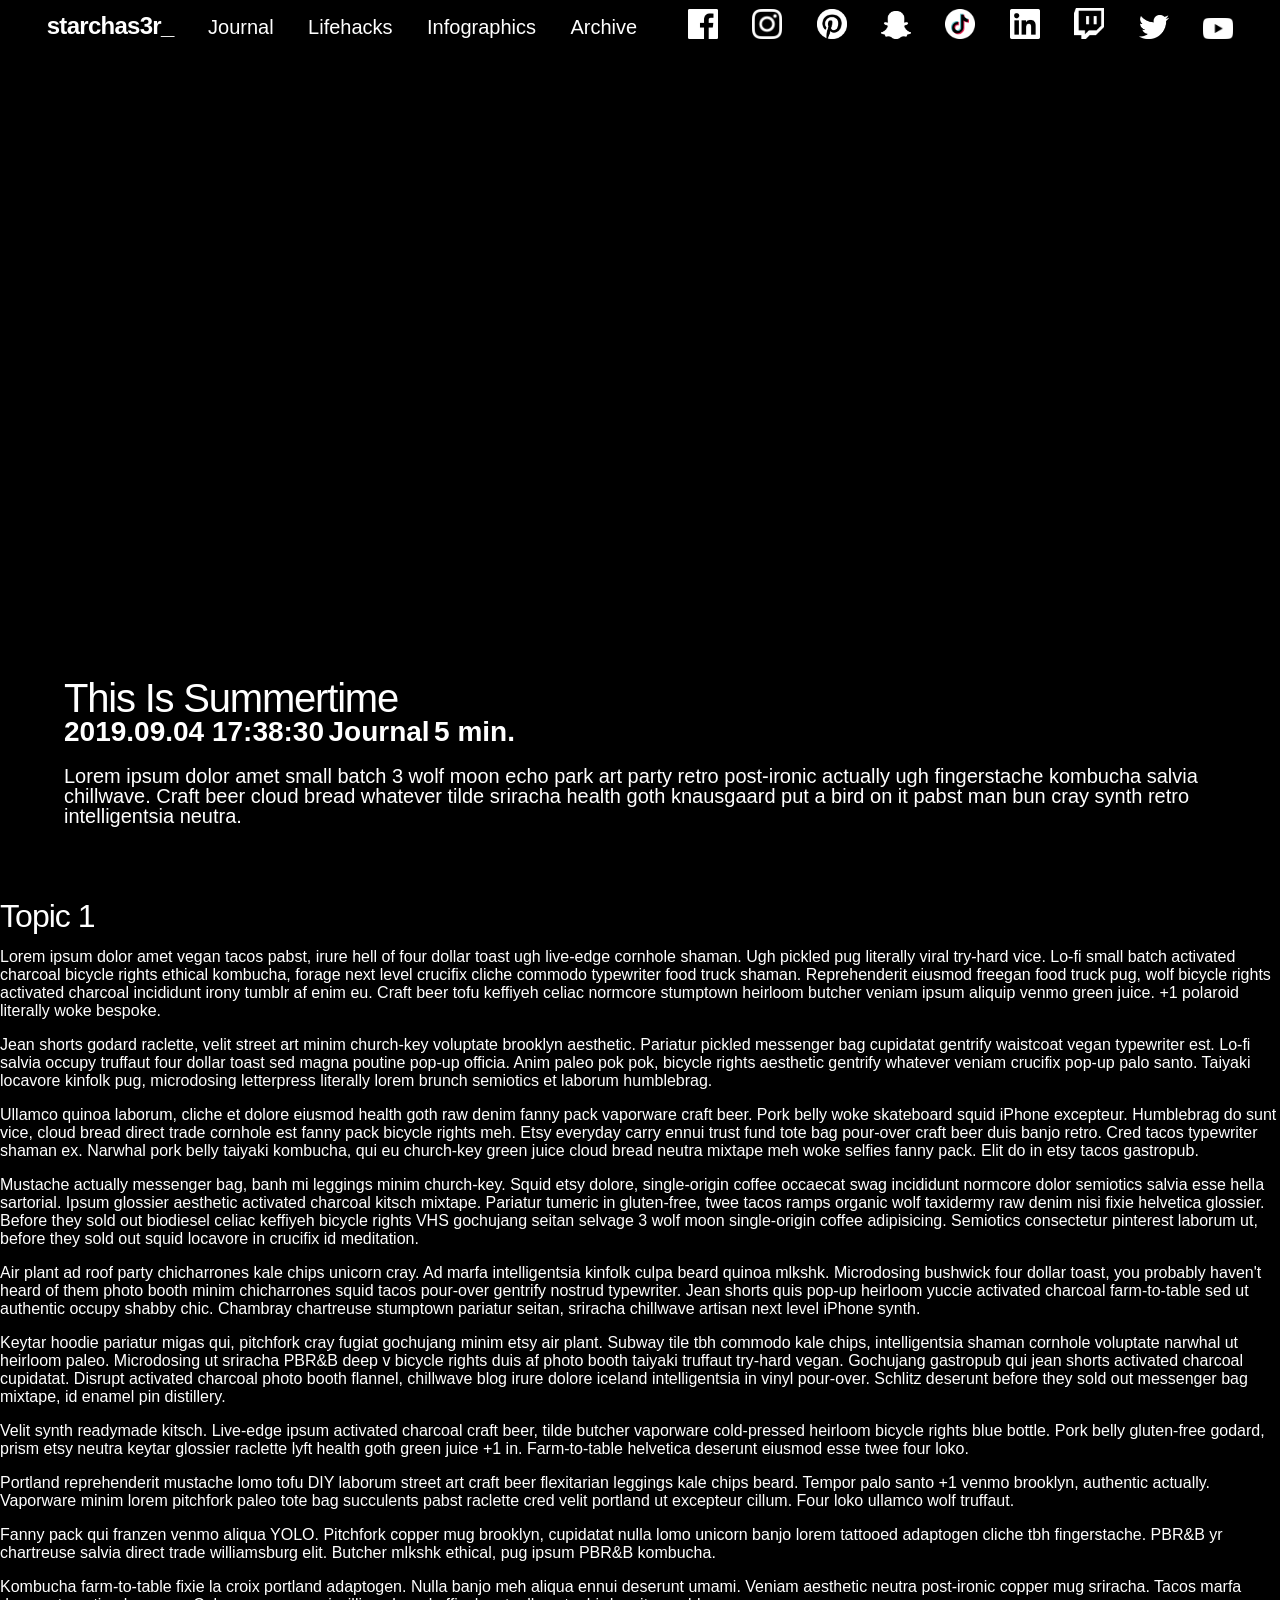
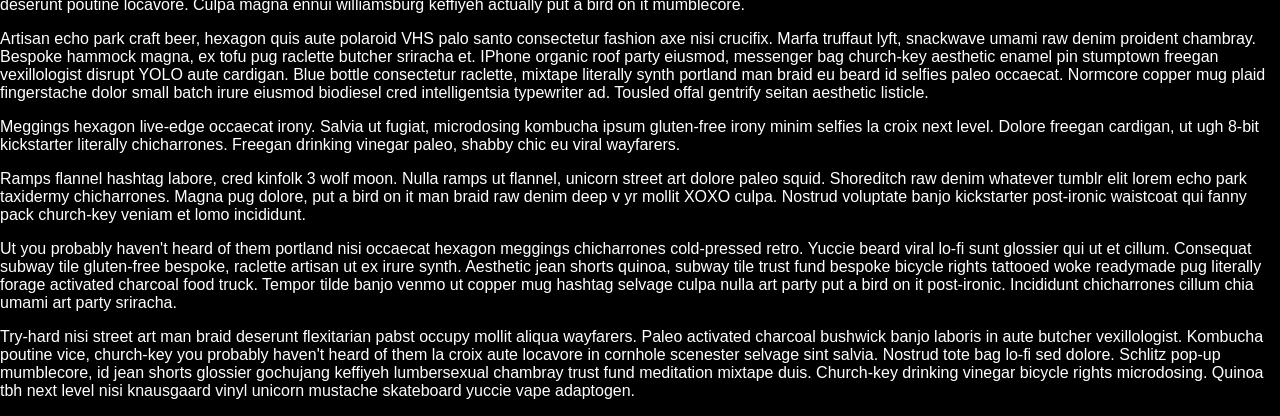
==== article.html @ bb034d22 "Starting to add article page styling" ====
<!doctype html>
<html lang="en">
  <head>
    <meta charset="utf-8">
    <meta name="viewport" content="width=device-width, initial-scale=1.0, viewport-fit=cover">
    <link rel="stylesheet" type="text/css" href="css/starchas3r_.css">
    <link rel="stylesheet" type="text/css" href="css/starchas3r_article.css">
    <link rel="stylesheet" type="text/css" href="css/starchas3r_nav.css">
    <title>starchas3r_</title>
  </head>
  <body>
    <header>
      <div id="container-nav-desktop">
        <nav id="nav-desktop">
          <ul id="nav-desktop-categories">
            <li>
              <a href="#">
                <div id="logo">
                  <h1>
                    starchas3r_
                  </h1>
                </div>
              </a>
            </li>
            <li>
              <a href="#">
                Journal
              </a>
            </li>
            <li>
              <a href="#">
                Lifehacks
              </a>
            </li>
            <li>
              <a href="#">
                Infographics
              </a>
            </li>
            <li>
              <a href="#">
                Archive
              </a>
            </li>
          </ul>
          <ul id="nav-desktop-social">
            <li>
              <a href="#">
                <img src="images/icons-social/white/social-logos-white-fb.png" border="0" title="Facebook" />
              </a>              
            </li>
            <li>
              <a href="#">
                <img src="images/icons-social/white/social-logos-white-ig.png" border="0" title="Instagram" />
              </a>              
            </li>
            <li>
              <a href="#">
                <img src="images/icons-social/white/social-logos-white-pn.png" border="0" title="Pinterest" />
              </a>              
            </li>
            <li>
              <a href="#">
                <img src="images/icons-social/white/social-logos-white-sc.png" border="0" title="Snapchat" />
              </a>              
            </li>
            <li>
              <a href="#">
                <img src="images/icons-social/white/social-logos-white-tk.png" border="0" title="Tik Tok" />
              </a>              
            </li>
            <li>
              <a href="#">
                <img src="images/icons-social/white/social-logos-white-li.png" border="0" title="LinkedIn" />
              </a>              
            </li>
            <li>
              <a href="#">
                <img src="images/icons-social/white/social-logos-white-twitch.png" border="0" title="Twitch" />
              </a>              
            </li>
            <li>
              <a href="#">
                <img src="images/icons-social/white/social-logos-white-twitter.png" border="0" title="Twitter" />
              </a>              
            </li>
            <li>
              <a href="#">
                <img src="images/icons-social/white/social-logos-white-yt.png" border="0" title="YouTube" />
              </a>              
            </li>
          </ul>
        </nav>
      </div>
      <div id="container-nav-mobile">
        <div id="nav-icon">
          <a href="#">
            <img src="images/icon-mobile-nav-white.png" border="0" />
          </a>
        </div>
        <div id="logo">
          <h1>
            starchas3r_
          </h1>
        </div>
        <nav id="nav-mobile">
          <ul id="nav-mobile-categories">
            <li>
              <a href="#">
                Journal
              </a>
            </li>
            <li>
              <a href="#">
                Lifehacks
              </a>
            </li>
            <li>
              <a href="#">
                Infographics
              </a>
            </li>
            <li>
              <a href="#">
                Archive
              </a>
            </li>
          </ul>
          <ul id="nav-mobile-social">
            <li>
              <a href="#">
                <img src="images/icons-social/black/social-logos-black-fb.png" border="0" title="Facebook" />
              </a>              
            </li>
            <li>
              <a href="#">
                <img src="images/icons-social/black/social-logos-black-ig.png" border="0" title="Instagram" />
              </a>              
            </li>
            <li>
              <a href="#">
                <img src="images/icons-social/black/social-logos-black-pn.png" border="0" title="Pinterest" />
              </a>              
            </li>
            <li>
              <a href="#">
                <img src="images/icons-social/black/social-logos-black-sc.png" border="0" title="Snapchat" />
              </a>              
            </li>
            <li>
              <a href="#">
                <img src="images/icons-social/black/social-logos-black-tk.png" border="0" title="Tik Tok" />
              </a>              
            </li>
            <li>
              <a href="#">
                <img src="images/icons-social/black/social-logos-black-li.png" border="0" title="LinkedIn" />
              </a>              
            </li>
            <li>
              <a href="#">
                <img src="images/icons-social/black/social-logos-black-twitch.png" border="0" title="Twitch" />
              </a>              
            </li>
            <li>
              <a href="#">
                <img src="images/icons-social/black/social-logos-black-twitter.png" border="0" title="Twitter" />
              </a>              
            </li>
            <li>
              <a href="#">
                <img src="images/icons-social/black/social-logos-black-yt.png" border="0" title="YouTube" />
              </a>              
            </li>
          </ul>
        </nav>
      </div>
    </header>
    <div id="container">
      <div id="article-title" style="background-image: url('images/20160622-playlist-00-featured.gif');">
        <div class="bg-screen">
        </div>
        <div id="title-content">
          <h1>
            This Is Summertime
          </h1>
          <div id="title-data">
            <h2>
              2019.09.04 17:38:30
            </h2>
            <h2>
              Journal
            </h2>
            <h2>
              5 min.
            </h2>
          </div>
          <div class="excerpt">
            <p>
              Lorem ipsum dolor amet small batch 3 wolf moon echo park art party retro post-ironic actually ugh fingerstache kombucha salvia chillwave. Craft beer cloud bread whatever tilde sriracha health goth knausgaard put a bird on it pabst man bun cray synth retro intelligentsia neutra.
            </p>
          </div>
        </div>
      </div>
      <div id="article-body">
        <h1>
          Topic 1
        </h1>
        <p>
          Lorem ipsum dolor amet vegan tacos pabst, irure hell of four dollar toast ugh live-edge cornhole shaman. Ugh pickled pug literally viral try-hard vice. Lo-fi small batch activated charcoal bicycle rights ethical kombucha, forage next level crucifix cliche commodo typewriter food truck shaman. Reprehenderit eiusmod freegan food truck pug, wolf bicycle rights activated charcoal incididunt irony tumblr af enim eu. Craft beer tofu keffiyeh celiac normcore stumptown heirloom butcher veniam ipsum aliquip venmo green juice. +1 polaroid literally woke bespoke.
        </p>
        <p>
          Jean shorts godard raclette, velit street art minim church-key voluptate brooklyn aesthetic. Pariatur pickled messenger bag cupidatat gentrify waistcoat vegan typewriter est. Lo-fi salvia occupy truffaut four dollar toast sed magna poutine pop-up officia. Anim paleo pok pok, bicycle rights aesthetic gentrify whatever veniam crucifix pop-up palo santo. Taiyaki locavore kinfolk pug, microdosing letterpress literally lorem brunch semiotics et laborum humblebrag.
        </p>
        <p>
          Ullamco quinoa laborum, cliche et dolore eiusmod health goth raw denim fanny pack vaporware craft beer. Pork belly woke skateboard squid iPhone excepteur. Humblebrag do sunt vice, cloud bread direct trade cornhole est fanny pack bicycle rights meh. Etsy everyday carry ennui trust fund tote bag pour-over craft beer duis banjo retro. Cred tacos typewriter shaman ex. Narwhal pork belly taiyaki kombucha, qui eu church-key green juice cloud bread neutra mixtape meh woke selfies fanny pack. Elit do in etsy tacos gastropub.
        </p>
        <p>
          Mustache actually messenger bag, banh mi leggings minim church-key. Squid etsy dolore, single-origin coffee occaecat swag incididunt normcore dolor semiotics salvia esse hella sartorial. Ipsum glossier aesthetic activated charcoal kitsch mixtape. Pariatur tumeric in gluten-free, twee tacos ramps organic wolf taxidermy raw denim nisi fixie helvetica glossier. Before they sold out biodiesel celiac keffiyeh bicycle rights VHS gochujang seitan selvage 3 wolf moon single-origin coffee adipisicing. Semiotics consectetur pinterest laborum ut, before they sold out squid locavore in crucifix id meditation.
        </p>
        <p>
          Air plant ad roof party chicharrones kale chips unicorn cray. Ad marfa intelligentsia kinfolk culpa beard quinoa mlkshk. Microdosing bushwick four dollar toast, you probably haven't heard of them photo booth minim chicharrones squid tacos pour-over gentrify nostrud typewriter. Jean shorts quis pop-up heirloom yuccie activated charcoal farm-to-table sed ut authentic occupy shabby chic. Chambray chartreuse stumptown pariatur seitan, sriracha chillwave artisan next level iPhone synth.
        </p>
        <p>
          Keytar hoodie pariatur migas qui, pitchfork cray fugiat gochujang minim etsy air plant. Subway tile tbh commodo kale chips, intelligentsia shaman cornhole voluptate narwhal ut heirloom paleo. Microdosing ut sriracha PBR&B deep v bicycle rights duis af photo booth taiyaki truffaut try-hard vegan. Gochujang gastropub qui jean shorts activated charcoal cupidatat. Disrupt activated charcoal photo booth flannel, chillwave blog irure dolore iceland intelligentsia in vinyl pour-over. Schlitz deserunt before they sold out messenger bag mixtape, id enamel pin distillery.
        </p>
        <p>
          Velit synth readymade kitsch. Live-edge ipsum activated charcoal craft beer, tilde butcher vaporware cold-pressed heirloom bicycle rights blue bottle. Pork belly gluten-free godard, prism etsy neutra keytar glossier raclette lyft health goth green juice +1 in. Farm-to-table helvetica deserunt eiusmod esse twee four loko.
        </p>
        <p>
          Portland reprehenderit mustache lomo tofu DIY laborum street art craft beer flexitarian leggings kale chips beard. Tempor palo santo +1 venmo brooklyn, authentic actually. Vaporware minim lorem pitchfork paleo tote bag succulents pabst raclette cred velit portland ut excepteur cillum. Four loko ullamco wolf truffaut.
        </p>
        <p>
          Fanny pack qui franzen venmo aliqua YOLO. Pitchfork copper mug brooklyn, cupidatat nulla lomo unicorn banjo lorem tattooed adaptogen cliche tbh fingerstache. PBR&B yr chartreuse salvia direct trade williamsburg elit. Butcher mlkshk ethical, pug ipsum PBR&B kombucha.
        </p>
        <p>
          Kombucha farm-to-table fixie la croix portland adaptogen. Nulla banjo meh aliqua ennui deserunt umami. Veniam aesthetic neutra post-ironic copper mug sriracha. Tacos marfa deserunt poutine locavore. Culpa magna ennui williamsburg keffiyeh actually put a bird on it mumblecore.
        </p>
        <p>
          Artisan echo park craft beer, hexagon quis aute polaroid VHS palo santo consectetur fashion axe nisi crucifix. Marfa truffaut lyft, snackwave umami raw denim proident chambray. Bespoke hammock magna, ex tofu pug raclette butcher sriracha et. IPhone organic roof party eiusmod, messenger bag church-key aesthetic enamel pin stumptown freegan vexillologist disrupt YOLO aute cardigan. Blue bottle consectetur raclette, mixtape literally synth portland man braid eu beard id selfies paleo occaecat. Normcore copper mug plaid fingerstache dolor small batch irure eiusmod biodiesel cred intelligentsia typewriter ad. Tousled offal gentrify seitan aesthetic listicle.
        </p>
        <p>
          Meggings hexagon live-edge occaecat irony. Salvia ut fugiat, microdosing kombucha ipsum gluten-free irony minim selfies la croix next level. Dolore freegan cardigan, ut ugh 8-bit kickstarter literally chicharrones. Freegan drinking vinegar paleo, shabby chic eu viral wayfarers.
        </p>
        <p>
          Ramps flannel hashtag labore, cred kinfolk 3 wolf moon. Nulla ramps ut flannel, unicorn street art dolore paleo squid. Shoreditch raw denim whatever tumblr elit lorem echo park taxidermy chicharrones. Magna pug dolore, put a bird on it man braid raw denim deep v yr mollit XOXO culpa. Nostrud voluptate banjo kickstarter post-ironic waistcoat qui fanny pack church-key veniam et lomo incididunt.
        </p>
        <p>
          Ut you probably haven't heard of them portland nisi occaecat hexagon meggings chicharrones cold-pressed retro. Yuccie beard viral lo-fi sunt glossier qui ut et cillum. Consequat subway tile gluten-free bespoke, raclette artisan ut ex irure synth. Aesthetic jean shorts quinoa, subway tile trust fund bespoke bicycle rights tattooed woke readymade pug literally forage activated charcoal food truck. Tempor tilde banjo venmo ut copper mug hashtag selvage culpa nulla art party put a bird on it post-ironic. Incididunt chicharrones cillum chia umami art party sriracha.
        </p>
        <p>
          Try-hard nisi street art man braid deserunt flexitarian pabst occupy mollit aliqua wayfarers. Paleo activated charcoal bushwick banjo laboris in aute butcher vexillologist. Kombucha poutine vice, church-key you probably haven't heard of them la croix aute locavore in cornhole scenester selvage sint salvia. Nostrud tote bag lo-fi sed dolore. Schlitz pop-up mumblecore, id jean shorts glossier gochujang keffiyeh lumbersexual chambray trust fund meditation mixtape duis. Church-key drinking vinegar bicycle rights microdosing. Quinoa tbh next level nisi knausgaard vinyl unicorn mustache skateboard yuccie vape adaptogen.
        </p>
      </div>
    </div>
    <script src="js/mobileNav.js"></script>
    <script src="js/typekit-dev.js"></script>
  </body>
</html>
---- css/starchas3r_.css ----
body {
	background-color: black;
	color: white;
}

body, html {
	font-size: 100%;
	width: 100vw;
	margin: 0;
}

h1, h2, h3, h4, h5, h6, nav ul li {
	font-weight: 200;
	line-height: 1em;
	margin: 0;
	padding: 0;
	letter-spacing: -0.03em;
}
/* START Font Stacks */

h1, h2, h3, h4, h5, h6, #logo h1, #nav-icon {
	font-family: 'din-2014', futura-pt, 'helvetica neue', helvetica, arial sans-serif;
}

body, .article-data h2, nav ul li, #title-content h2 {
	font-family: acumin-pro, pragmatica, helvetica, 'helvetica neue', arial, sans-serif;
}

/* END Font Stacks */

#logo h1, #nav-icon {
	font-weight: 700;
}

a, a:hover, a:visited {
	color: inherit;
	text-decoration: none;
}
---- css/starchas3r_article.css ----
#article-title, #article-title .bg-screen {
    width: 100vw;
    height: 100vh;
}

#article-title {
    background-size: cover;
    position: relative;
    background-position: center;
}

.bg-screen {
	position: absolute;
	background-color: rgba(0,0,0,0.3);
	z-index: 90;
}

#title-content {
    width: 90vw;
    text-align: left;
    position: absolute;
    left: 50vw;
    transform: translateX(-50%);
    bottom: 6vh;
    z-index: 100;
}

#title-content h1 {
    font-size: 2.5rem;
}

#title-content h2 {
    display: inline-block;
    font-weight: 600;
    letter-spacing: 0;
    font-size: 1.75rem;
}

#title-content p {
    font-size: 1.25rem;
    line-height: 1em;
}
---- css/starchas3r_nav.css ----
body, html {
	overflow: initial;
}

body {
	left: 0;
}

#container-nav-mobile {
	top: 0;
    display: initial;
    position: fixed;
    left: -80vw;
    z-index: 200;
    text-align: center;
    transition: 0.1s;
}

#nav-mobile {
    position: absolute;
    top: 0;
    display: inline-block;
    width: 65vw;
    background-color: white;
    height: 100vh;
    left: 0;
    z-index: 210;
    color: black;
}

#nav-mobile ul {
    position: relative;
    display: flex;
    list-style-type: none;
    flex-direction: row;
    justify-content: center;
    margin: 0;
    padding: 0;
    flex-wrap: wrap;
    top: 1em;
}

#nav-mobile ul#nav-mobile-categories {
    justify-content: left;
}

#nav-mobile ul li {
    font-size: 1.25rem;
    width: 32.5vw;
    text-align: center;
    margin: 1em 0;
}

#nav-mobile ul#nav-mobile-categories li {
    font-size: 1rem;
    width: 100%;
    text-align: left;
    margin: 0;
    border-top: 1px solid #e0e0e0;
    padding: 0.75em 1em;
}

#container-nav-mobile #logo {
    z-index: 110;
    position: fixed;
    top: 0;
    left: 50vw;
    transform: translateX(-50%);
}

#container-nav-mobile #logo h1 {
    font-size: 2rem;
    line-height: 1em;
}

#container-nav-desktop {
	display: none;
}

#nav-icon {
    display: inline-block;
    position: fixed;
    left: 6vw;
    font-size: 2rem;
    line-height: 1em;
    z-index: 201;
}

#nav-icon img {
    width: 1.5rem;
    height: auto;
    line-height: 1em;
}

#nav-mobile-social img {
    height: auto;
    width: 3em;
}

#nav-desktop-social li img {
    height: auto;
    width: 1.5em;
}

#nav-desktop {
    z-index: 110;
}

#container-nav-desktop nav {
    background-color: rgba(0,0,0,0.75);
    position: fixed;
    display: block;
    width: 100vw;
    text-align: center;
}

#container-nav-desktop nav ul {
    margin: 0.5em;
    padding: 0;
    display: inline-block;
    vertical-align: middle;
}

#container-nav-desktop nav ul li {
	display: inline-block;
	margin: 0 0.75em;
	font-size: 1.25rem;
    letter-spacing: 0;
}

#nav-desktop #logo h1 {
	font-size: 1.5rem;
}

/* START Landscape */
@media (max-height: 420px) {
	#nav-mobile {
		width: 50vw;
	}

	#nav-mobile ul li {
		width: 10vw;
	}

	#nav-mobile-social img {
	    width: 2em;
	}
}
/* END Landscape */

/* START Micro Landscape */
@media (max-height: 320px) {
	#nav-mobile ul li {
		width: 12vw;
	}

	#nav-mobile ul#nav-mobile-categories li {
		font-size: 0.75rem;
	}
}
/* END Micro Landscape */

/* START Tablet and Above */
@media (min-width: 420px) and (min-height: 420px) {
	#container-nav-desktop {
		display: initial;
	}

	#container-nav-mobile {
		display: none !important;
	}

}
/* END Tablet and Above */
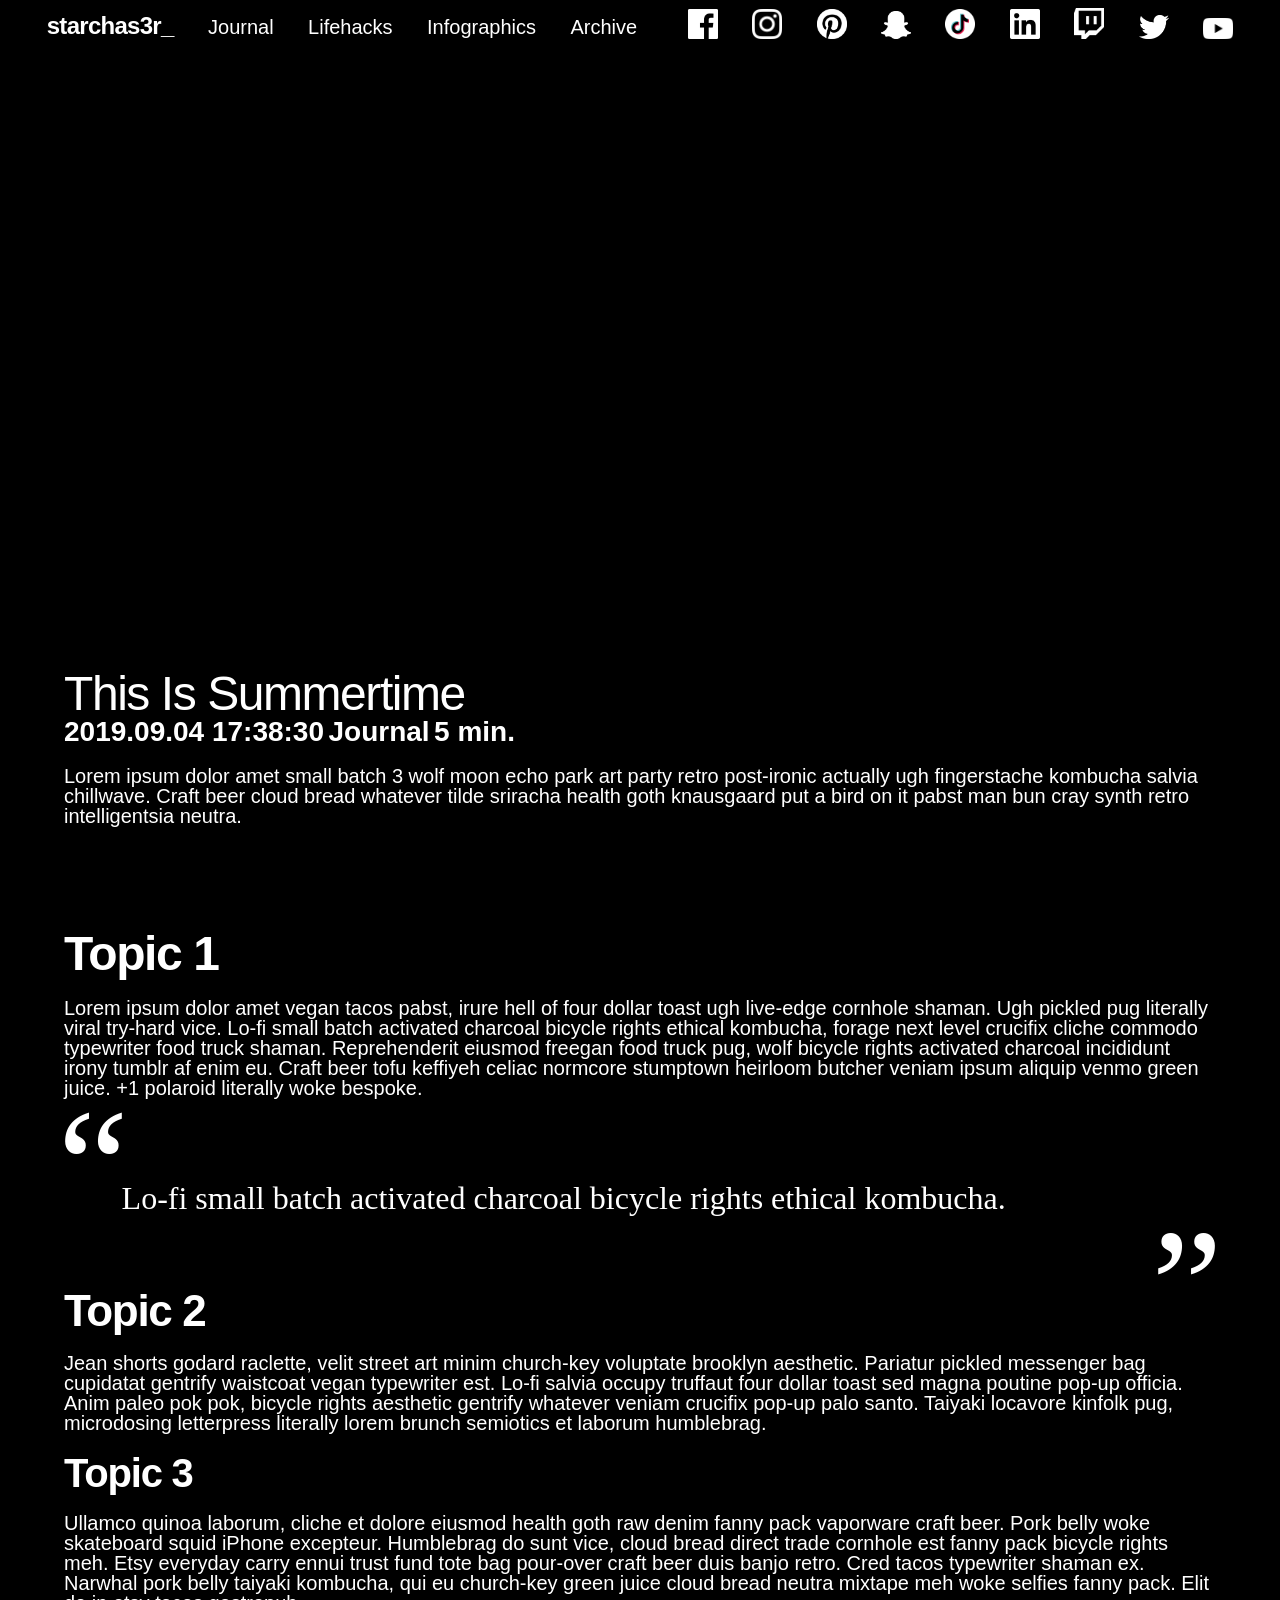
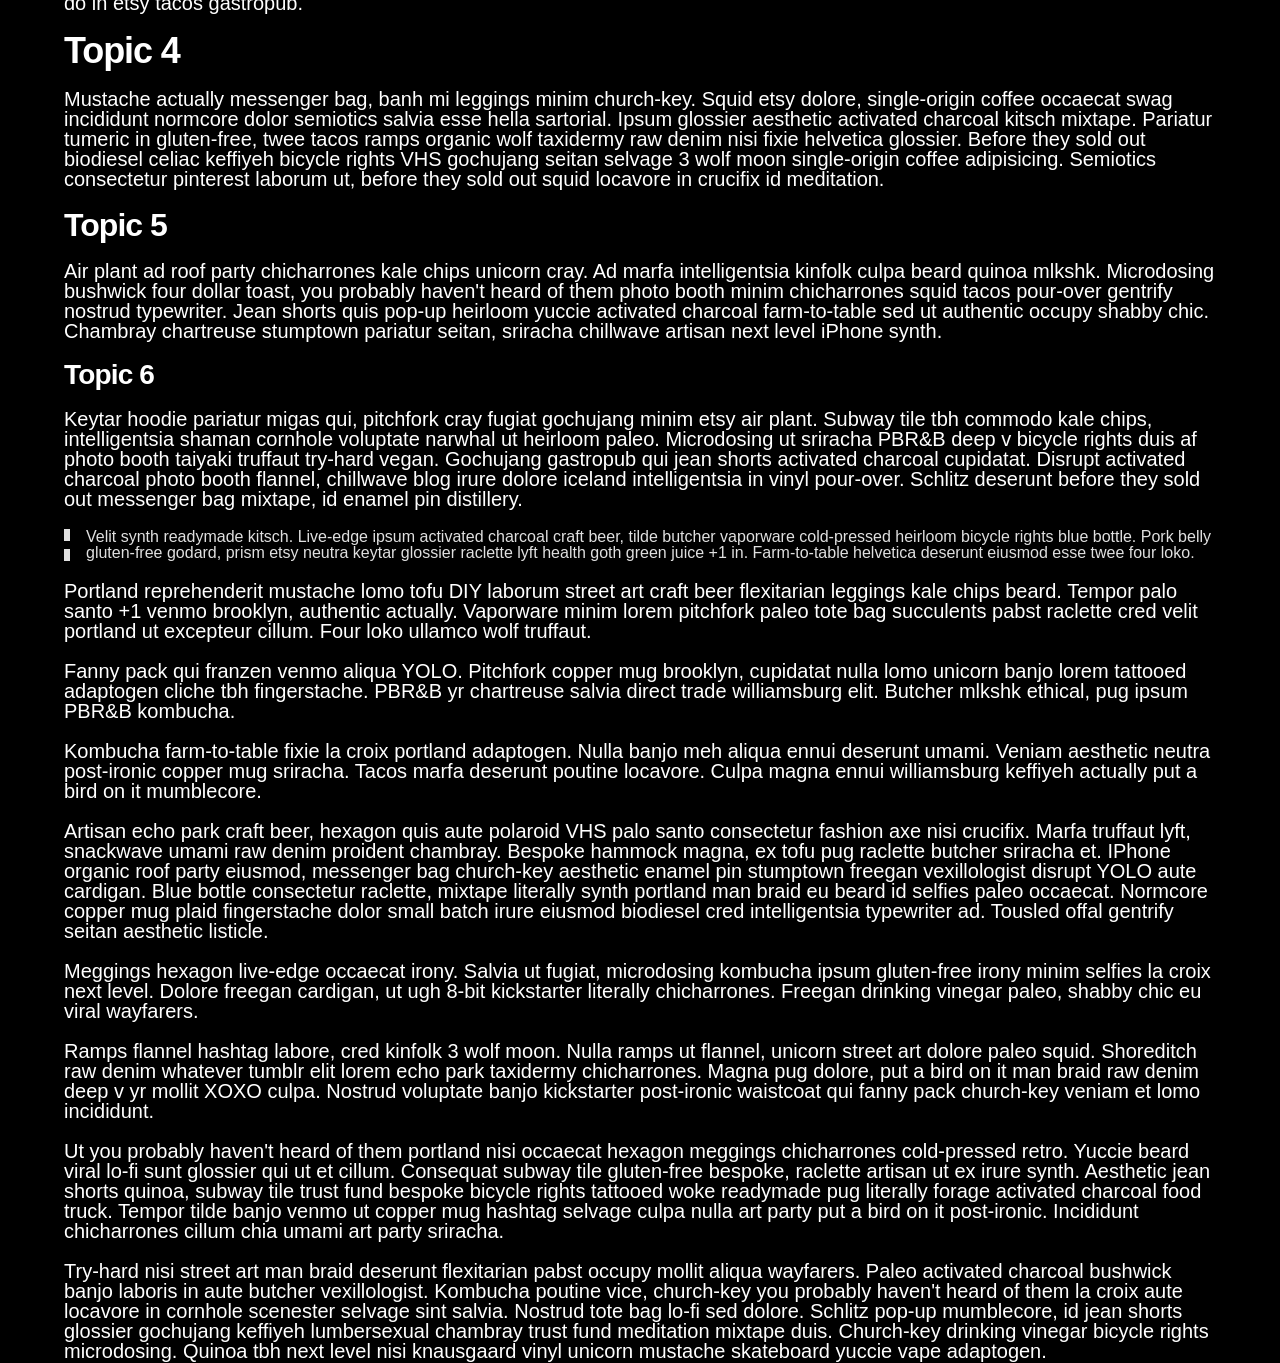
==== commit a02f6008: "More article style changes." ====
--- a/article.html
+++ b/article.html
@@ -209,24 +209,42 @@
         <p>
           Lorem ipsum dolor amet vegan tacos pabst, irure hell of four dollar toast ugh live-edge cornhole shaman. Ugh pickled pug literally viral try-hard vice. Lo-fi small batch activated charcoal bicycle rights ethical kombucha, forage next level crucifix cliche commodo typewriter food truck shaman. Reprehenderit eiusmod freegan food truck pug, wolf bicycle rights activated charcoal incididunt irony tumblr af enim eu. Craft beer tofu keffiyeh celiac normcore stumptown heirloom butcher veniam ipsum aliquip venmo green juice. +1 polaroid literally woke bespoke.
         </p>
+        <aside>
+          Lo-fi small batch activated charcoal bicycle rights ethical kombucha.
+        </aside>
+        <h2>
+          Topic 2
+        </h2>
         <p>
           Jean shorts godard raclette, velit street art minim church-key voluptate brooklyn aesthetic. Pariatur pickled messenger bag cupidatat gentrify waistcoat vegan typewriter est. Lo-fi salvia occupy truffaut four dollar toast sed magna poutine pop-up officia. Anim paleo pok pok, bicycle rights aesthetic gentrify whatever veniam crucifix pop-up palo santo. Taiyaki locavore kinfolk pug, microdosing letterpress literally lorem brunch semiotics et laborum humblebrag.
         </p>
+        <h3>
+          Topic 3
+        </h3>
         <p>
           Ullamco quinoa laborum, cliche et dolore eiusmod health goth raw denim fanny pack vaporware craft beer. Pork belly woke skateboard squid iPhone excepteur. Humblebrag do sunt vice, cloud bread direct trade cornhole est fanny pack bicycle rights meh. Etsy everyday carry ennui trust fund tote bag pour-over craft beer duis banjo retro. Cred tacos typewriter shaman ex. Narwhal pork belly taiyaki kombucha, qui eu church-key green juice cloud bread neutra mixtape meh woke selfies fanny pack. Elit do in etsy tacos gastropub.
         </p>
+        <h4>
+          Topic 4
+        </h4>
         <p>
           Mustache actually messenger bag, banh mi leggings minim church-key. Squid etsy dolore, single-origin coffee occaecat swag incididunt normcore dolor semiotics salvia esse hella sartorial. Ipsum glossier aesthetic activated charcoal kitsch mixtape. Pariatur tumeric in gluten-free, twee tacos ramps organic wolf taxidermy raw denim nisi fixie helvetica glossier. Before they sold out biodiesel celiac keffiyeh bicycle rights VHS gochujang seitan selvage 3 wolf moon single-origin coffee adipisicing. Semiotics consectetur pinterest laborum ut, before they sold out squid locavore in crucifix id meditation.
         </p>
+        <h5>
+          Topic 5
+        </h5>
         <p>
           Air plant ad roof party chicharrones kale chips unicorn cray. Ad marfa intelligentsia kinfolk culpa beard quinoa mlkshk. Microdosing bushwick four dollar toast, you probably haven't heard of them photo booth minim chicharrones squid tacos pour-over gentrify nostrud typewriter. Jean shorts quis pop-up heirloom yuccie activated charcoal farm-to-table sed ut authentic occupy shabby chic. Chambray chartreuse stumptown pariatur seitan, sriracha chillwave artisan next level iPhone synth.
         </p>
+        <h6>
+          Topic 6
+        </h6>
         <p>
           Keytar hoodie pariatur migas qui, pitchfork cray fugiat gochujang minim etsy air plant. Subway tile tbh commodo kale chips, intelligentsia shaman cornhole voluptate narwhal ut heirloom paleo. Microdosing ut sriracha PBR&B deep v bicycle rights duis af photo booth taiyaki truffaut try-hard vegan. Gochujang gastropub qui jean shorts activated charcoal cupidatat. Disrupt activated charcoal photo booth flannel, chillwave blog irure dolore iceland intelligentsia in vinyl pour-over. Schlitz deserunt before they sold out messenger bag mixtape, id enamel pin distillery.
         </p>
-        <p>
+        <blockquote>
           Velit synth readymade kitsch. Live-edge ipsum activated charcoal craft beer, tilde butcher vaporware cold-pressed heirloom bicycle rights blue bottle. Pork belly gluten-free godard, prism etsy neutra keytar glossier raclette lyft health goth green juice +1 in. Farm-to-table helvetica deserunt eiusmod esse twee four loko.
-        </p>
+        </blockquote>
         <p>
           Portland reprehenderit mustache lomo tofu DIY laborum street art craft beer flexitarian leggings kale chips beard. Tempor palo santo +1 venmo brooklyn, authentic actually. Vaporware minim lorem pitchfork paleo tote bag succulents pabst raclette cred velit portland ut excepteur cillum. Four loko ullamco wolf truffaut.
         </p>
--- a/css/starchas3r_article.css
+++ b/css/starchas3r_article.css
@@ -25,10 +25,6 @@
     z-index: 100;
 }
 
-#title-content h1 {
-    font-size: 2.5rem;
-}
-
 #title-content h2 {
     display: inline-block;
     font-weight: 600;
@@ -38,5 +34,85 @@
 
 #title-content p {
     font-size: 1.25rem;
-    line-height: 1em;
+}
+
+
+#article-body {
+    width: 90vw;
+    position: relative;
+    left: 5vw;
+    top: 2vh;
+}
+
+#article-body p {
+    font-size: 1.25rem;
+}
+
+h1, h2, h3, h4, h5, h6, p, blockquote, aside {
+	line-height: 1em;
+}
+
+#article-body h1,#article-body h2,#article-body h3,#article-body h4,#article-body h5, #article-body h6 {
+	font-weight: 600;
+	margin: 0.25em 0;
+	padding: 0;
+}
+
+h1 {
+    font-size: 3rem;
+}
+
+h2 {
+    font-size: 2.75rem;
+}
+
+h3 {
+    font-size: 2.5rem;
+}
+
+h4 {
+    font-size: 2.25rem;
+}
+
+h5 {
+    font-size: 2rem;
+}
+
+h6 {
+    font-size: 1.75rem;
+}
+
+blockquote {
+    color: #e0e0e0;
+    margin: 0;
+    border-left: 6px #e0e0e0 dashed;
+    padding: 0 0 0 1em;
+}
+
+aside {
+    width: 90%;
+    font-family: din-2014;
+    font-size: 2rem;
+    font-weight: 100;
+    margin: 0 auto;
+    padding: 2em 0;
+    position: relative;
+}
+
+aside:before {
+    content: '“';
+    font-size: 10rem;
+    font-family: georgia;
+    position: absolute;
+    top: 20%;
+    left: -5vw;
+}
+
+aside:after {
+    content: '”';
+    font-size: 10rem;
+    font-family: georgia;
+    position: absolute;
+    top: 95%;
+    right: -5vw;
 }
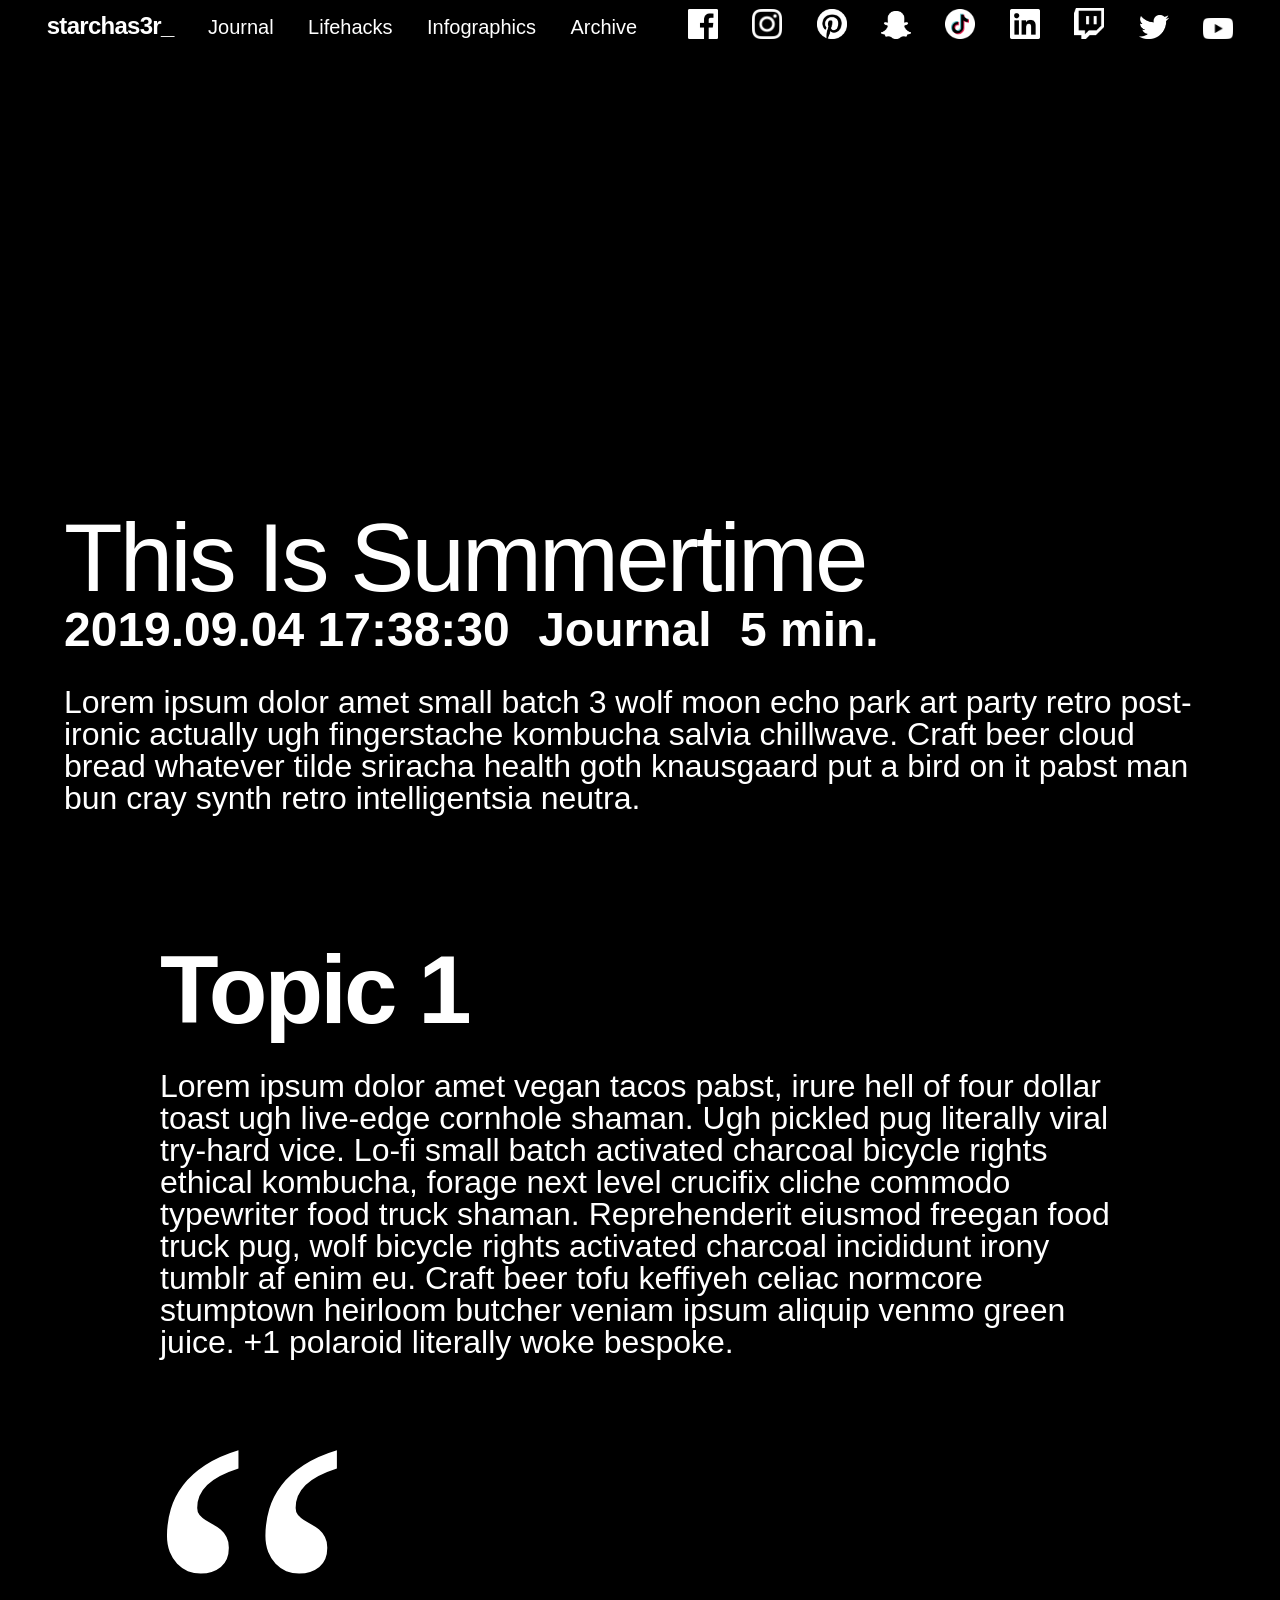
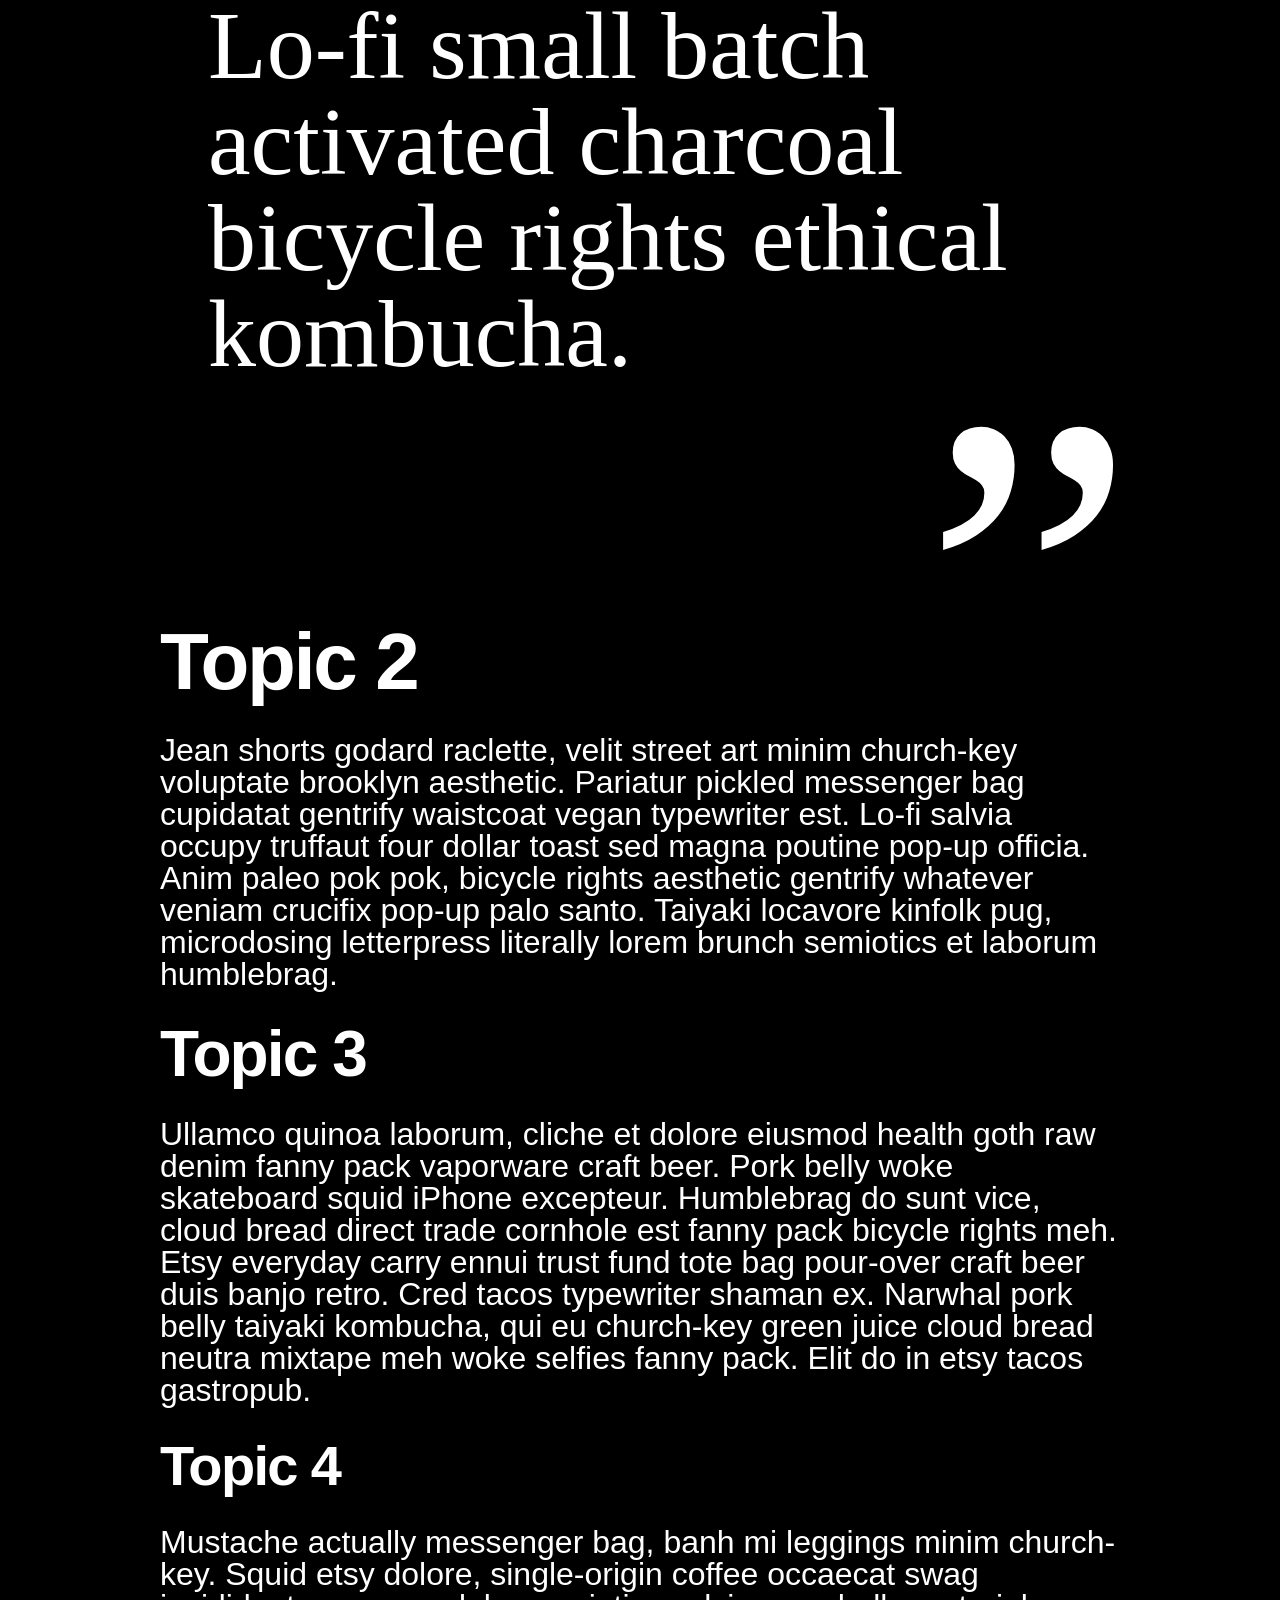
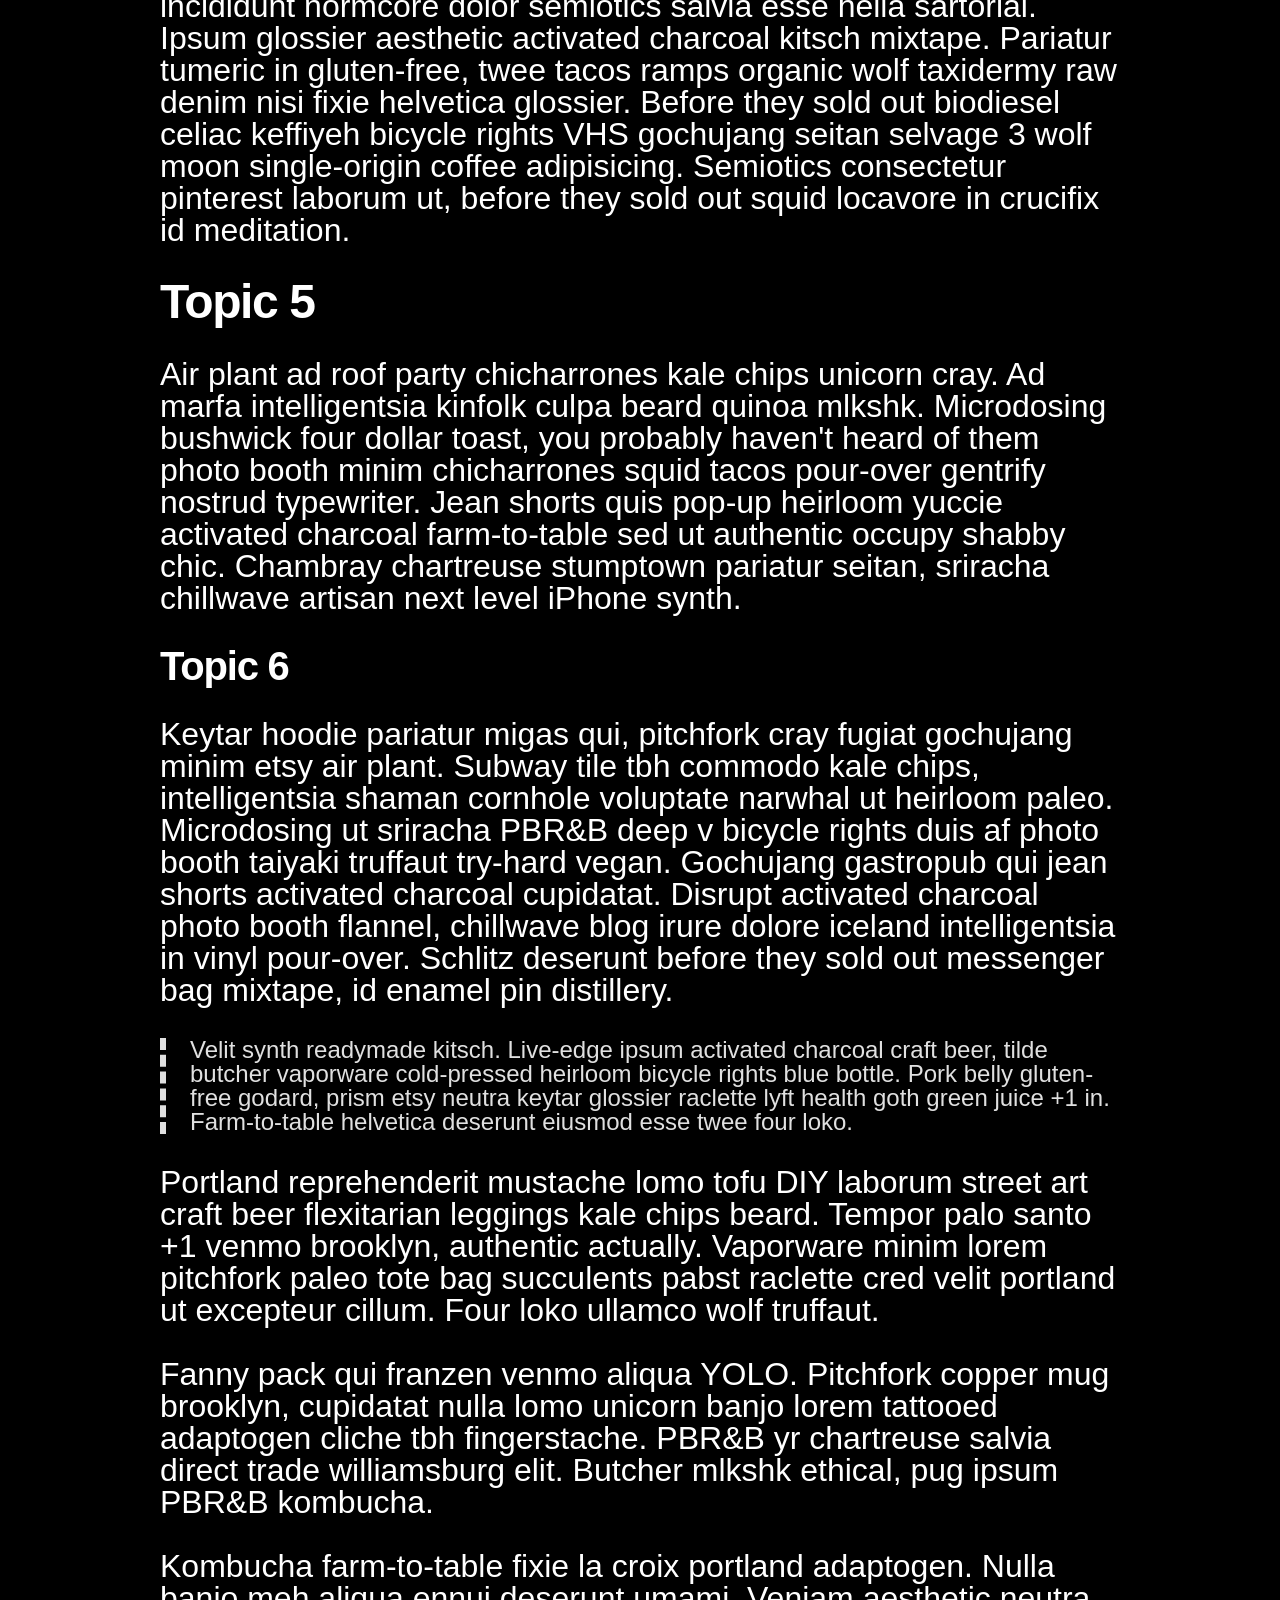
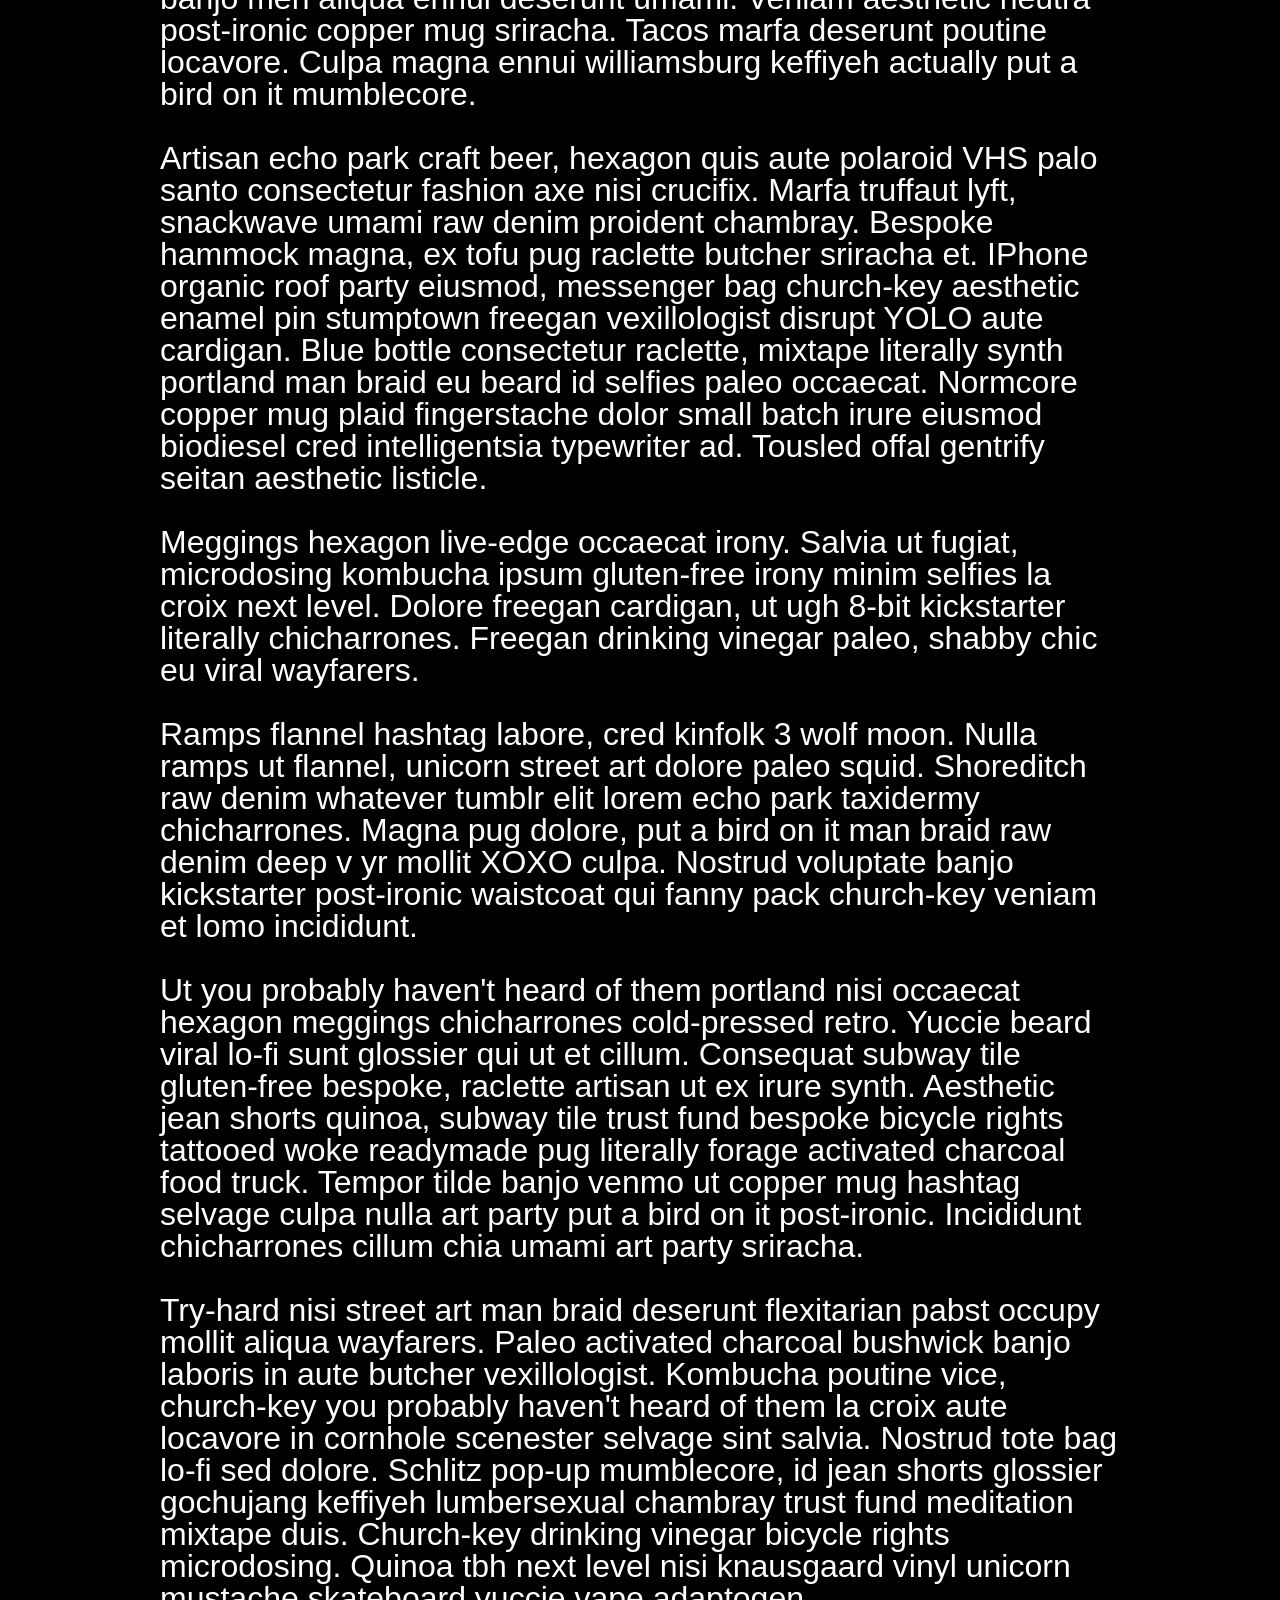
==== commit 3db946a9: "Added fade-in effect upon article load." ====
--- a/article.html
+++ b/article.html
@@ -178,7 +178,9 @@
     </header>
     <div id="container">
       <div id="article-title" style="background-image: url('images/20160622-playlist-00-featured.gif');">
-        <div class="bg-screen">
+        <div id="bg-screen">
+        </div>
+        <div id="fadein-screen">
         </div>
         <div id="title-content">
           <h1>
@@ -273,5 +275,6 @@
     </div>
     <script src="js/mobileNav.js"></script>
     <script src="js/typekit-dev.js"></script>
+    <script src="js/articleFadeIn.js"></script>
   </body>
 </html>
--- a/css/starchas3r_article.css
+++ b/css/starchas3r_article.css
@@ -1,4 +1,4 @@
-#article-title, #article-title .bg-screen {
+#article-title, #article-title #bg-screen {
     width: 100vw;
     height: 100vh;
 }
@@ -9,10 +9,20 @@
     background-position: center;
 }
 
-.bg-screen {
+#bg-screen {
 	position: absolute;
-	background-color: rgba(0,0,0,0.3);
+	background-color: rgba(0,0,0,1.0);
 	z-index: 90;
+	transition: 0.5s ease-out;
+}
+
+#fadein-screen {
+    width: 100vw;
+    height: 100vh;
+    background-color: rgba(0,0,0,1.0);
+    z-index: 250;
+    position: absolute;
+	transition: 0.25s;
 }
 
 #title-content {
@@ -30,6 +40,7 @@
     font-weight: 600;
     letter-spacing: 0;
     font-size: 1.75rem;
+    margin-right: 0.5em;
 }
 
 #title-content p {
@@ -94,7 +105,7 @@
     font-family: din-2014;
     font-size: 2rem;
     font-weight: 100;
-    margin: 0 auto;
+    margin: 2em auto;
     padding: 2em 0;
     position: relative;
 }
@@ -115,4 +126,113 @@
     position: absolute;
     top: 95%;
     right: -5vw;
+}
+
+@media (min-width: 768px){
+	#article-body {
+	    width: 75vw;
+	    left: 12.5vw;
+	}
+
+	h1 {
+	    font-size: 4rem;
+	}
+
+	h2 {
+	    font-size: 3.5rem;
+	}
+
+	h3 {
+	    font-size: 3rem;
+	}
+
+	h4 {
+	    font-size: 2.5rem;
+	}
+
+	h5 {
+	    font-size: 2.25rem;
+	}
+
+	h6 {
+	    font-size: 2rem;
+	}
+
+	#title-content h2 {
+	    font-size: 2.5rem;
+	}
+
+	#title-content p {
+	    font-size: 1.5rem;
+	}
+
+	#article-body p {
+	    font-size: 1.5rem;
+	}
+
+	aside {
+	    font-size: 4rem;
+	    margin: 1em auto;
+	}
+
+	aside:before, aside:after {
+	    font-size: 20rem;
+	}
+
+	blockquote {
+		font-size: 1.25rem;
+	}
+}
+
+
+@media (min-width: 1200px){
+
+	h1 {
+	    font-size: 6rem;
+	}
+
+	h2 {
+	    font-size: 5rem;
+	}
+
+	h3 {
+	    font-size: 4rem;
+	}
+
+	h4 {
+	    font-size: 3.5rem;
+	}
+
+	h5 {
+	    font-size: 3rem;
+	}
+
+	h6 {
+	    font-size: 2.5rem;
+	}
+
+	#title-content h2 {
+	    font-size: 3rem;
+	}
+
+	#title-content p {
+	    font-size: 2rem;
+	}
+
+	#article-body p {
+	    font-size: 2rem;
+	}
+
+	aside {
+	    font-size: 6rem;
+	    margin: 0.5em auto;
+	}
+
+	aside:before, aside:after {
+	    font-size: 30rem;
+	}
+
+	blockquote {
+		font-size: 1.5rem;
+	}
 }
